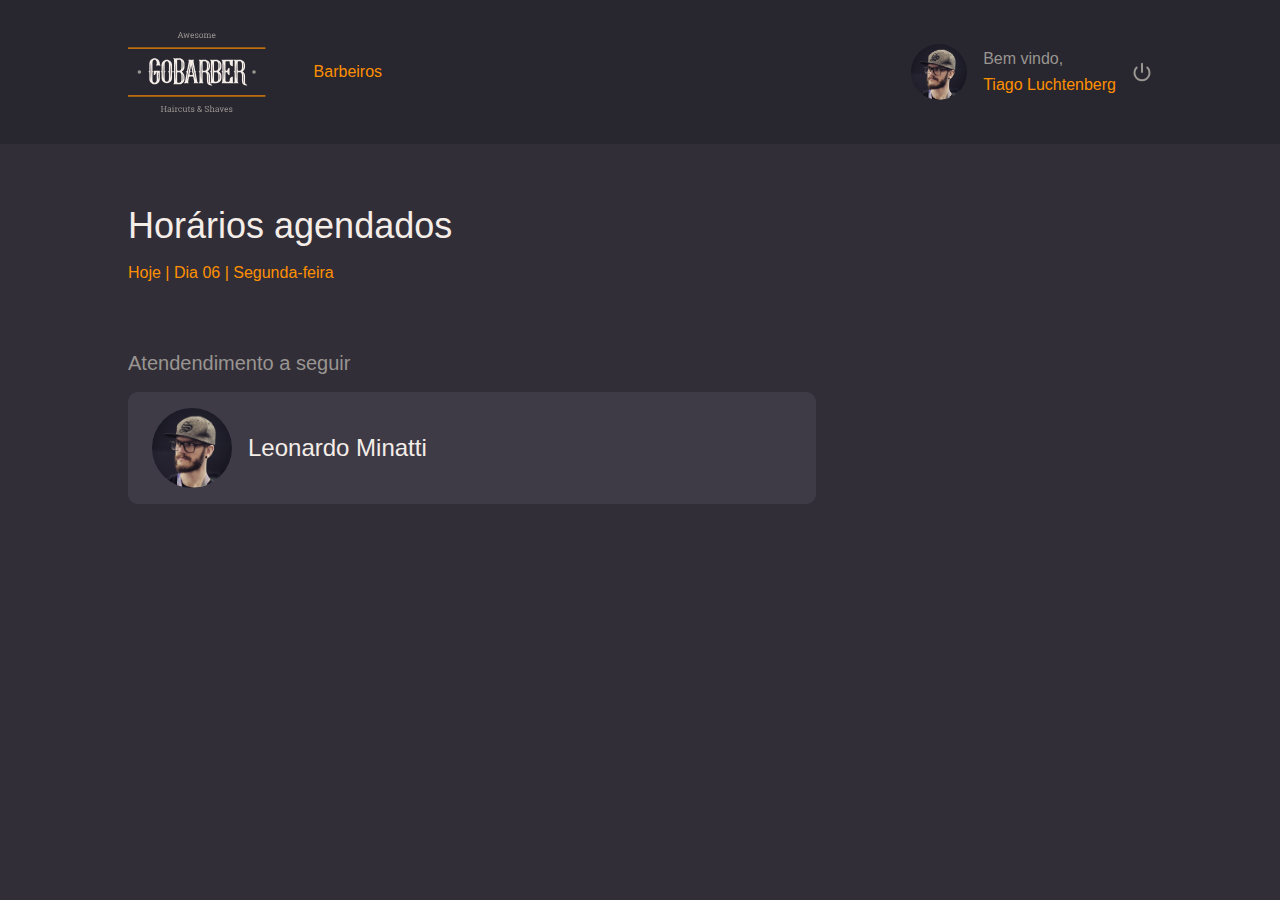
==== pages/dashboard/dashboard.html @ 65fc7d7b "feat: start dashboard" ====
<!DOCTYPE html>
<html lang="en">
  <head>
    <meta charset="UTF-8" />
    <meta http-equiv="X-UA-Compatible" content="IE=edge" />
    <meta name="viewport" content="width=device-width, initial-scale=1.0" />
    <title>GoBarber | Dashboard</title>
    <link rel="stylesheet" href="../../styles/reset.css" />
    <link rel="stylesheet" href="../../styles/main.css" />
    <link rel="stylesheet" href="./dashboard.css" />
  </head>
  <body>
    <header>
      <nav id="menu-container" class="content-wrapper">
        <div class="flex-center gap-3">
          <img
            width="137.6px"
            src="../../assets/images/logo.svg"
            alt="Logo GoBarber"
          />
          <a href="#">
            <span class="action-label orange-text">Barbeiros</span>
          </a>
        </div>
        <div class="flex-center gap-1">
          <img
            src="../../assets/images/avatar.png"
            width="56px"
            height="56px"
            alt="Imagem do usuário"
            class="bd-radius-100"
          />
          <div class="flex-column">
            <span class="grey-description">Bem vindo,</span>
            <span class="action-label orange-text">Tiago Luchtenberg</span>
          </div>
          <img src="../../assets/icons/logout.svg" alt="Icone de sair" />
        </div>
      </nav>
    </header>
    <main>
      <div class="content-wrapper">
        <div class="main-header flex-column gap-1">
          <h1 class="principal-title">Horários agendados</h1>
          <h2 class="action-label orange-text">
            Hoje | Dia 06 | Segunda-feira
          </h2>
        </div>
        <div id="next-attendance" class="flex-column gap-1">
          <h3 class="grey-title">Atendendimento a seguir</h3>
          <div class="attendance-box flex gap-1">
            <img
              height="80px"
              width="80px"
              class="bd-radius-100"
              src="../../assets/images/avatar.png"
              alt="Imagem do cliente"
            />
            <span class="attendance-name">Leonardo Minatti</span>
          </div>
        </div>
      </div>
    </main>
  </body>
</html>
---- styles/main.css ----
body {
  background-color: #312e38;
  overflow-y: hidden;
  margin: 0;
}

#bg-image {
  min-height: 100vh;
  width: 100%;
  object-fit: cover;
}

#login-form {
  display: flex;
  flex-direction: column;
  gap: 8px;
  width: 100%;
}

#login-form input {
  padding: 18px 0 18px 52px;
  background-color: #232129;
  border-radius: 10px;
  width: 100%;
  border: none;
  color: #fff;
  font-size: 1rem;
  box-sizing: border-box;
}

#login-form input:focus {
  outline: none !important;
  border: 1px solid #ff9000;
  box-shadow: none;
}

#form-button {
  background-color: #ff9000;
  color: #000;
  border: none;
  padding: 18px 0;
  font-size: 1rem;
  border-radius: 10px;
  margin: 16px 0;
}

#form-button:disabled {
  opacity: 0.5;
}

#form-button:hover {
  background-color: #fb991a;
  cursor: pointer;
}

#btn-forgot-password {
  background: transparent;
  border: none;
  cursor: pointer;
  margin-top: 1rem;
}

.action-label {
  font-size: 1rem;
  font-weight: 500;
  line-height: 26px;
  color: #fff;
  font-family: sans-serif;
}

.container {
  display: grid;
  grid: auto / 50% 50%;
}

.content {
  padding: 100px 0;
}

.wrapper {
  max-width: 340px;
  height: 100%;
  margin: auto;
  display: flex;
  flex-direction: column;
  align-items: center;
  justify-content: space-between;
}

.input-form {
  width: 100%;
  position: relative;
}

.input-icon {
  position: absolute;
  top: 50%;
  transform: translateY(-50%);
  left: 20px;
}

.bottom-action {
  display: flex;
  gap: 1rem;
  align-items: center;
}

.logo {
  margin-bottom: 60px;
}

.content-container {
  width: 100%;
  display: flex;
  flex-direction: column;
  align-items: center;
}

@media screen and (max-width: 1089px) {
  .container {
    display: flex;
    flex-direction: column-reverse;
  }
  .bottom-action {
    margin-top: 3rem;
  }
}

.form-title {
  font-family: sans-serif;
  text-align: center;
  font-size: 1.5rem;
  margin-bottom: 1.5rem;
  color: #fff;
}

.align-center {
  text-align: center;
}

.orange-text {
  color: #ff9000;
}

.flex-center {
  display: flex;
  justify-content: center;
  align-items: center;
}

.gap-1 {
  gap: 1rem;
}

.gap-3 {
  gap: 3rem;
}

.flex-column {
  display: flex;
  flex-direction: column;
}

.flex {
  display: flex;
}

.mg-bottom-1 {
  margin-bottom: 1rem;
}

.bd-radius-100 {
  border-radius: 100%;
}

.grey-description {
  font-size: 1rem;
  font-weight: 400;
  line-height: 26px;
  color: #999591;
  font-family: sans-serif;
}

.principal-title {
  font-size: 2.25rem;
  color: #f4ede8;
  font-weight: 500;
  font-family: sans-serif;
}

.content-wrapper {
  width: 1024px;
  margin: auto;
  padding: 0 1rem;
}

.grey-title {
  font-size: 1.25rem;
  line-height: 26px;
  color: #999591;
  font-weight: 400;
  font-family: sans-serif;
}

.attendance-box {
  background-color: #3e3b47;
  border-radius: 10px;
  padding: 16px 24px;
  align-items: center;
  max-width: 640px;
}

.attendance-name {
  font-size: 1.5rem;
  color: #f4ede8;
  font-family: sans-serif;
  font-weight: 500;
}
---- pages/dashboard/dashboard.css ----
header {
  padding: 32px 0;
  width: 100%;
  background-color: #28262e;
}

#menu-container {
  display: flex;
  justify-content: space-between;
}

.main-header {
  width: 100%;
  margin: 4rem 0;
}
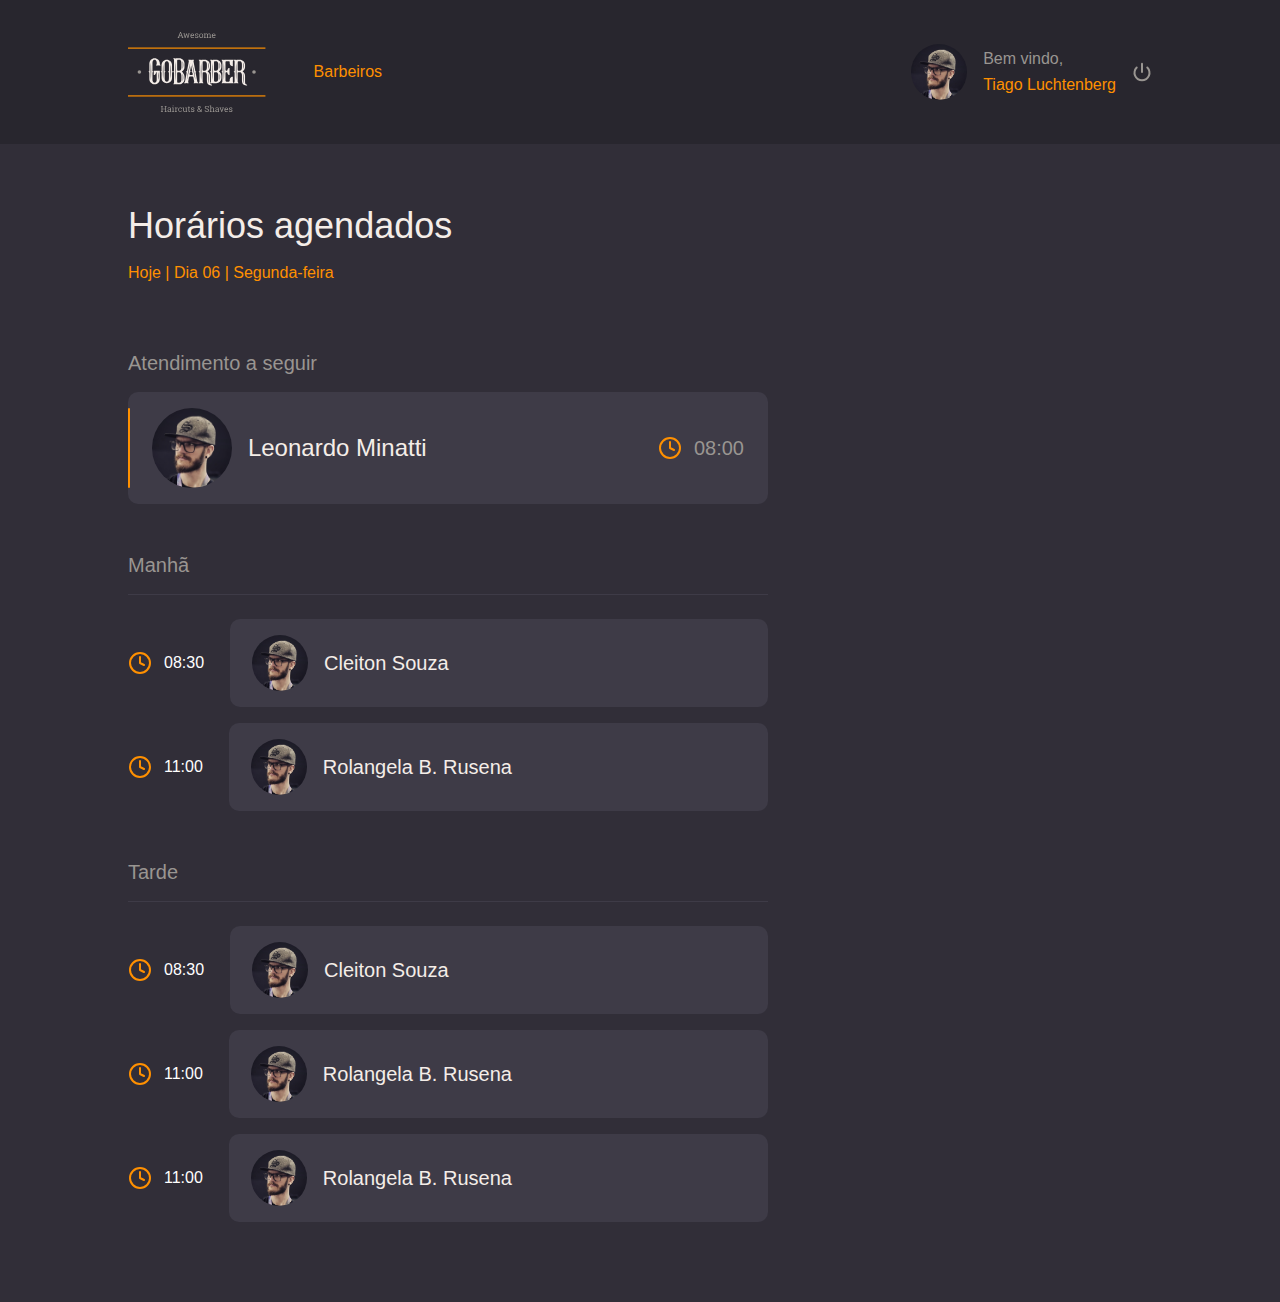
==== commit 6b1fc4ba: "feat: finished go barber project" ====
--- a/pages/dashboard/dashboard.html
+++ b/pages/dashboard/dashboard.html
@@ -39,24 +39,186 @@
       </nav>
     </header>
     <main>
-      <div class="content-wrapper">
+      <div class="content-wrapper mg-bottom-80">
         <div class="main-header flex-column gap-1">
           <h1 class="principal-title">Horários agendados</h1>
           <h2 class="action-label orange-text">
             Hoje | Dia 06 | Segunda-feira
           </h2>
         </div>
-        <div id="next-attendance" class="flex-column gap-1">
-          <h3 class="grey-title">Atendendimento a seguir</h3>
-          <div class="attendance-box flex gap-1">
-            <img
-              height="80px"
-              width="80px"
-              class="bd-radius-100"
-              src="../../assets/images/avatar.png"
-              alt="Imagem do cliente"
-            />
-            <span class="attendance-name">Leonardo Minatti</span>
+        <div class="attendances flex-column gap-3">
+          <div id="next-attendance" class="flex-column gap-1">
+            <h3 class="grey-title">Atendimento a seguir</h3>
+            <div class="attendance-box flex">
+              <div class="next-attendance-line"></div>
+              <div class="attendance-infos flex-center space-between">
+                <div class="next-attendance-name flex-center gap-1">
+                  <img
+                    height="80px"
+                    width="80px"
+                    class="bd-radius-100"
+                    src="../../assets/images/avatar.png"
+                    alt="Imagem do cliente"
+                  />
+                  <span class="bold-white next-attendance-name"
+                    >Leonardo Minatti</span
+                  >
+                </div>
+                <div class="attendance-hour flex-center">
+                  <img
+                    src="../../assets/icons/clock.svg"
+                    alt="Icone de relogio"
+                  />
+                  <span class="grey-title">08:00</span>
+                </div>
+              </div>
+            </div>
+          </div>
+
+          <div class="schedule-attendances">
+            <div class="header-schedule-attendance">
+              <h3 class="grey-title">Manhã</h3>
+              <div class="title-divide-line"></div>
+            </div>
+            <div class="flex-column gap-1">
+              <div class="attendance flex">
+                <div class="attendance-hour flex-center">
+                  <img
+                    src="../../assets/icons/clock.svg"
+                    alt="Icone de relogio"
+                  />
+                  <span class="white-description">08:30</span>
+                </div>
+                <div class="attendance-box">
+                  <div class="attendance-infos flex-center space-between">
+                    <div class="attendance-name flex-center gap-1">
+                      <img
+                        height="56px"
+                        width="56px"
+                        class="bd-radius-100"
+                        src="../../assets/images/avatar.png"
+                        alt="Imagem do cliente"
+                      />
+                      <span class="bold-white attendance-name"
+                        >Cleiton Souza</span
+                      >
+                    </div>
+                  </div>
+                </div>
+              </div>
+
+              <div class="attendance flex">
+                <div class="attendance-hour flex-center">
+                  <img
+                    src="../../assets/icons/clock.svg"
+                    alt="Icone de relogio"
+                  />
+                  <span class="white-description">11:00</span>
+                </div>
+                <div class="attendance-box">
+                  <div class="attendance-infos flex-center space-between">
+                    <div class="attendance-name flex-center gap-1">
+                      <img
+                        height="56px"
+                        width="56px"
+                        class="bd-radius-100"
+                        src="../../assets/images/avatar.png"
+                        alt="Imagem do cliente"
+                      />
+                      <span class="bold-white attendance-name"
+                        >Rolangela B. Rusena</span
+                      >
+                    </div>
+                  </div>
+                </div>
+              </div>
+            </div>
+          </div>
+
+          <div class="schedule-attendances">
+            <div class="header-schedule-attendance">
+              <h3 class="grey-title">Tarde</h3>
+              <div class="title-divide-line"></div>
+            </div>
+            <div class="flex-column gap-1">
+              <div class="attendance flex">
+                <div class="attendance-hour flex-center">
+                  <img
+                    src="../../assets/icons/clock.svg"
+                    alt="Icone de relogio"
+                  />
+                  <span class="white-description">08:30</span>
+                </div>
+                <div class="attendance-box">
+                  <div class="attendance-infos flex-center space-between">
+                    <div class="attendance-name flex-center gap-1">
+                      <img
+                        height="56px"
+                        width="56px"
+                        class="bd-radius-100"
+                        src="../../assets/images/avatar.png"
+                        alt="Imagem do cliente"
+                      />
+                      <span class="bold-white attendance-name"
+                        >Cleiton Souza</span
+                      >
+                    </div>
+                  </div>
+                </div>
+              </div>
+
+              <div class="attendance flex">
+                <div class="attendance-hour flex-center">
+                  <img
+                    src="../../assets/icons/clock.svg"
+                    alt="Icone de relogio"
+                  />
+                  <span class="white-description">11:00</span>
+                </div>
+                <div class="attendance-box">
+                  <div class="attendance-infos flex-center space-between">
+                    <div class="attendance-name flex-center gap-1">
+                      <img
+                        height="56px"
+                        width="56px"
+                        class="bd-radius-100"
+                        src="../../assets/images/avatar.png"
+                        alt="Imagem do cliente"
+                      />
+                      <span class="bold-white attendance-name"
+                        >Rolangela B. Rusena</span
+                      >
+                    </div>
+                  </div>
+                </div>
+              </div>
+
+              <div class="attendance flex">
+                <div class="attendance-hour flex-center">
+                  <img
+                    src="../../assets/icons/clock.svg"
+                    alt="Icone de relogio"
+                  />
+                  <span class="white-description">11:00</span>
+                </div>
+                <div class="attendance-box">
+                  <div class="attendance-infos flex-center space-between">
+                    <div class="attendance-name flex-center gap-1">
+                      <img
+                        height="56px"
+                        width="56px"
+                        class="bd-radius-100"
+                        src="../../assets/images/avatar.png"
+                        alt="Imagem do cliente"
+                      />
+                      <span class="bold-white attendance-name"
+                        >Rolangela B. Rusena</span
+                      >
+                    </div>
+                  </div>
+                </div>
+              </div>
+            </div>
           </div>
         </div>
       </div>
--- a/styles/main.css
+++ b/styles/main.css
@@ -1,6 +1,5 @@
 body {
   background-color: #312e38;
-  overflow-y: hidden;
   margin: 0;
 }
 
@@ -205,14 +204,82 @@
 .attendance-box {
   background-color: #3e3b47;
   border-radius: 10px;
-  padding: 16px 24px;
-  align-items: center;
+  padding: 16px 24px 16px 0;
+  box-sizing: border-box;
+  width: 100%;
+}
+
+.bold-white {
+  color: #f4ede8;
+  font-family: sans-serif;
+  font-weight: 500;
+}
+
+.next-attendance-name {
+  font-size: 1.5rem;
+}
+
+.attendance-name {
+  font-size: 1.25rem;
+}
+
+.space-between {
+  justify-content: space-between;
+}
+
+.attendance-infos {
+  width: 100%;
+  padding-left: 22px;
+}
+
+.attendance-hour {
+  gap: 0.75rem;
+}
+
+.title-divide-line {
+  background-color: #3e3b47;
+  height: 1px;
+  width: 100%;
+  margin-top: 1rem;
+}
+
+.attendances {
   max-width: 640px;
 }
 
-.attendance-name {
-  font-size: 1.5rem;
-  color: #f4ede8;
-  font-family: sans-serif;
-  font-weight: 500;
-}
+.white-description {
+  font-size: 1rem;
+  font-weight: 400;
+  line-height: 22px;
+  color: white;
+  font-family: sans-serif;
+}
+
+.mg-bottom-80 {
+  margin-bottom: 80px;
+}
+
+header {
+  padding: 32px 0;
+  width: 100%;
+  background-color: #28262e;
+}
+
+#menu-container {
+  display: flex;
+  justify-content: space-between;
+}
+
+.main-header {
+  width: 100%;
+  margin: 4rem 0;
+}
+
+.grid-2-column {
+  display: grid;
+  grid: auto / 50% 50%;
+}
+
+.sm-5 {
+  gap: 5px;
+}
--- a/pages/dashboard/dashboard.css
+++ b/pages/dashboard/dashboard.css
@@ -1,15 +1,14 @@
-header {
-  padding: 32px 0;
-  width: 100%;
-  background-color: #28262e;
+.next-attendance-line {
+  width: 2px;
+  height: 80px;
+  border-radius: 10px;
+  background-color: #ff9000;
 }
 
-#menu-container {
-  display: flex;
-  justify-content: space-between;
+.header-schedule-attendance {
+  margin-bottom: 1.5rem;
 }
 
-.main-header {
-  width: 100%;
-  margin: 4rem 0;
+.attendance {
+  gap: 1.625rem;
 }
